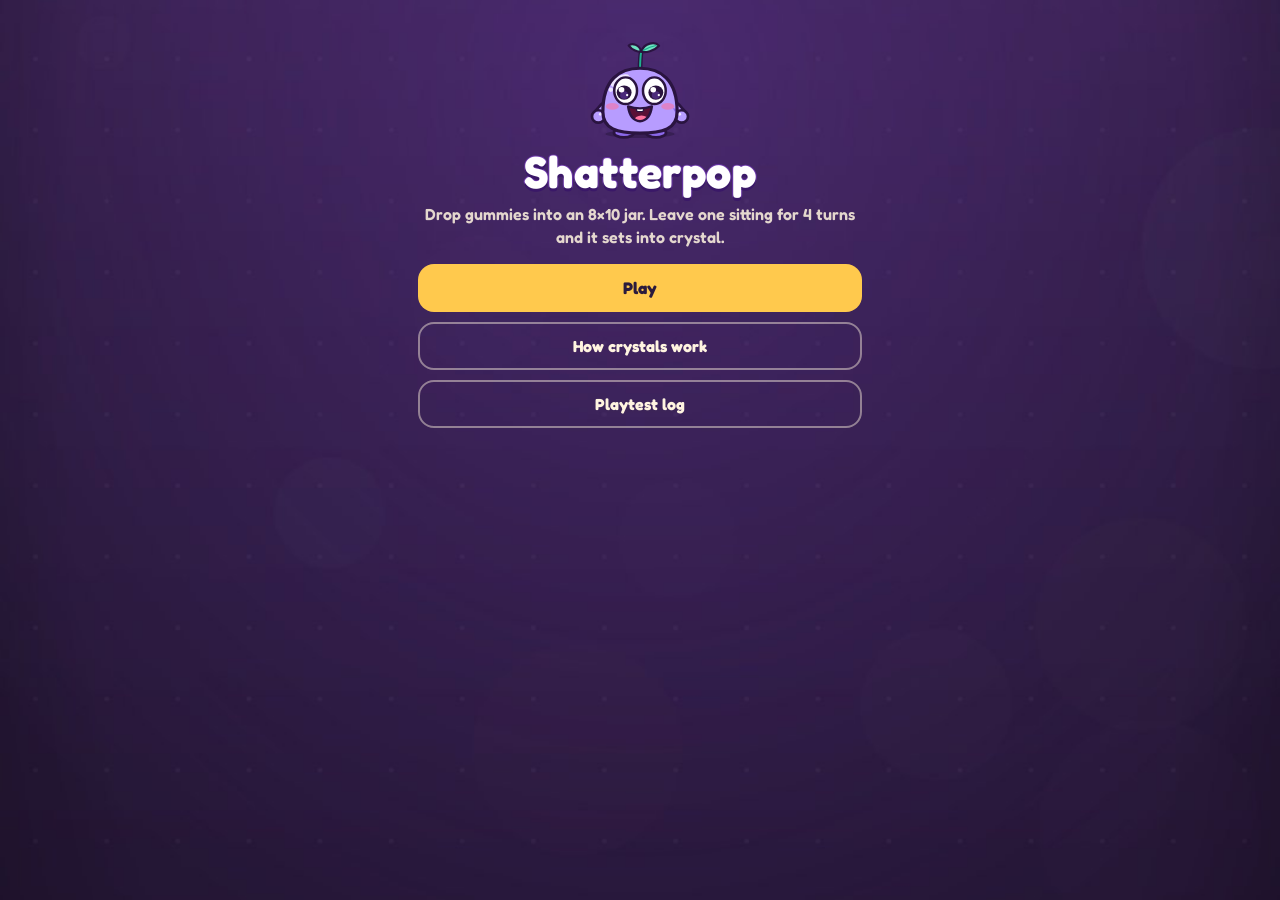
==== pr-20-money-qa/index.html @ 9344ffec "Add PR #20 money/QA preview" ====
<!doctype html>
<html lang="en">
  <head>
    <meta charset="UTF-8" />
    <link rel="icon" type="image/svg+xml" href="./favicon.svg" />
    <meta name="viewport" content="width=device-width, initial-scale=1, viewport-fit=cover" />
    <meta name="theme-color" content="#2B1B3D" />
    <meta name="description" content="Shatterpop greybox. Drop gummies, clear lines, crack crystals." />
    <title>Shatterpop</title>
    <script type="module" crossorigin src="./assets/index-PwJy533Z.js"></script>
    <link rel="modulepreload" crossorigin href="./assets/tuning-BOHxplfq.js">
    <link rel="modulepreload" crossorigin href="./assets/preload-helper-CRzLMJPS.js">
    <link rel="stylesheet" crossorigin href="./assets/index-Bz-6RtZ0.css">
  </head>
  <body>
    <div id="app"></div>
  </body>
</html>
---- pr-20-money-qa/assets/index-Bz-6RtZ0.css ----
@font-face{font-family:Fredoka;font-style:normal;font-weight:600 700;font-display:swap;src:url(../fonts/Fredoka-latin.woff2)format("woff2")}:root{--plum:#2b1b3d;--plum-deep:#1c102b;--cream:#fff4e0;--honey:#ffc94d;--ice:#d9f3ff;--ink:#2b1b3d;color:var(--cream);font-synthesis:none;text-rendering:optimizelegibility;font-family:Fredoka,Avenir Next,Segoe UI,Trebuchet MS,sans-serif}*{box-sizing:border-box}html,body{background:#1c102b url(../art/board/background_1080x1920.jpg) 50%/cover no-repeat;height:100%;margin:0}body{overscroll-behavior:none;overflow:hidden}button,.slot{font:inherit;color:inherit}button{cursor:pointer;background:0 0;border:0}button:focus-visible,.slot:focus-visible{outline:3px solid var(--cream);outline-offset:2px}img,.block,.gem,.frost{-webkit-user-drag:none;-webkit-user-select:none;user-select:none}#app{max-width:480px;height:100dvh;padding:env(safe-area-inset-top) 0 env(safe-area-inset-bottom);flex-direction:column;margin:0 auto;display:flex;position:relative}#app:has(.game){max-width:none}.scroll{touch-action:pan-y;height:100%;padding:18px 18px 32px;overflow:auto}h1{letter-spacing:-.02em;margin:8px 0 10px;font-size:2rem;line-height:1}h2{margin:18px 0 8px;font-size:1.05rem}.logo{letter-spacing:.01em;color:#fff;-webkit-text-stroke:.045em #6a35a8;paint-order:stroke fill;text-shadow:0 .07em #3a1868;margin:0;font-size:clamp(1.45rem,7vw,2.2rem);font-weight:700;line-height:.95}.menu .logo{margin:8px 0 10px;font-size:clamp(2rem,10vw,2.8rem)}.lede{color:#fff4e0db;margin:0 0 16px;line-height:1.4}.best-score{color:#fff;margin:-8px 0 16px;font-weight:700}.menu,.rules,.log{text-align:left}.menu{text-align:center}.stack{flex-direction:column;gap:10px;display:flex}.stack.slim{margin-top:8px}.honey,.quiet,.end,.sheet .tool{border-radius:16px;min-height:48px;padding:12px 16px;font-weight:700}.honey{background:var(--honey);color:var(--ink);font-size:1.05rem}.quiet,.end{color:var(--cream);background:0 0;border:2px solid #fff4e073}.sheet .end{color:var(--ink);border-color:#2b1b3d40}.texty{color:var(--cream);background:0 0;min-height:44px;padding:8px 0;font-weight:700}.game{touch-action:none;flex-direction:column;gap:2px;height:100%;min-height:0;padding:4px 10px 6px;display:flex;position:relative}.top{justify-content:space-between;align-items:center;gap:8px;min-height:40px;display:flex}.top-actions{flex:none;align-items:center;gap:2px;display:flex}.top .texty{min-height:40px;padding:6px 8px;font-size:.92rem}.score-pill{background:#241433;border:2.5px solid #e6b23c;border-radius:999px;align-items:center;gap:6px;min-height:36px;padding:3px 12px 3px 8px;display:flex;box-shadow:inset 0 0 0 1px #ffdc7847,0 3px #00000040}.score-pill .star{flex:none;width:20px;height:20px}.score-pill .star path{fill:var(--honey)}.score-pill strong{font-variant-numeric:tabular-nums;font-size:clamp(1.05rem,4.6vw,1.35rem);font-weight:700;line-height:1}.status{letter-spacing:.02em;opacity:.92;white-space:nowrap;justify-content:space-between;gap:8px;padding:0 2px;font-size:.72rem;display:flex}.status .aim-cancel{min-height:0;font-size:inherit;color:var(--honey);padding:0;font-weight:700}.toast{text-align:center;min-height:1.15em;margin:0;font-size:.86rem;font-weight:700}.board-wrap{flex:1 1 0;justify-content:center;align-items:center;min-width:0;min-height:0;display:flex;overflow:hidden}.jar{width:var(--jar-width,100%);aspect-ratio:952/1216;background:url(../art/board/board_frame.svg) 50%/100% 100% no-repeat;flex:none;position:relative}.board,.fx{width:94.1176%;height:92.1053%;position:absolute;top:5.59211%;left:2.94118%}.board{grid-template-rows:repeat(10,1fr);grid-template-columns:repeat(8,1fr);display:grid}.fx{pointer-events:none;z-index:3}.cell{min-width:0;min-height:0;position:relative;overflow:hidden}.block,.gem,.frost{pointer-events:none;background-position:50%;background-repeat:no-repeat;background-size:contain;position:absolute;inset:3.6%}.frost{z-index:1;opacity:var(--frost);animation:.2s linear frost-in}.cell.gummy{background:0 0}.block.color-0{background-image:-webkit-image-set(url(../art/blocks/block_peach@1x.png) 1x,url(../art/blocks/block_peach@2x.png) 2x,url(../art/blocks/block_peach@3x.png) 3x);background-image:image-set("../art/blocks/block_peach@1x.png" 1x,"../art/blocks/block_peach@2x.png" 2x,"../art/blocks/block_peach@3x.png" 3x)}.block.color-1{background-image:-webkit-image-set(url(../art/blocks/block_mint@1x.png) 1x,url(../art/blocks/block_mint@2x.png) 2x,url(../art/blocks/block_mint@3x.png) 3x);background-image:image-set("../art/blocks/block_mint@1x.png" 1x,"../art/blocks/block_mint@2x.png" 2x,"../art/blocks/block_mint@3x.png" 3x)}.block.color-2{background-image:-webkit-image-set(url(../art/blocks/block_lilac@1x.png) 1x,url(../art/blocks/block_lilac@2x.png) 2x,url(../art/blocks/block_lilac@3x.png) 3x);background-image:image-set("../art/blocks/block_lilac@1x.png" 1x,"../art/blocks/block_lilac@2x.png" 2x,"../art/blocks/block_lilac@3x.png" 3x)}.block.color-3{background-image:-webkit-image-set(url(../art/blocks/block_honey@1x.png) 1x,url(../art/blocks/block_honey@2x.png) 2x,url(../art/blocks/block_honey@3x.png) 3x);background-image:image-set("../art/blocks/block_honey@1x.png" 1x,"../art/blocks/block_honey@2x.png" 2x,"../art/blocks/block_honey@3x.png" 3x)}.block.color-4{background-image:-webkit-image-set(url(../art/blocks/block_berry@1x.png) 1x,url(../art/blocks/block_berry@2x.png) 2x,url(../art/blocks/block_berry@3x.png) 3x);background-image:image-set("../art/blocks/block_berry@1x.png" 1x,"../art/blocks/block_berry@2x.png" 2x,"../art/blocks/block_berry@3x.png" 3x)}.gem-intact{background-image:-webkit-image-set(url(../art/crystal/crystal_intact@1x.png) 1x,url(../art/crystal/crystal_intact@2x.png) 2x,url(../art/crystal/crystal_intact@3x.png) 3x);background-image:image-set("../art/crystal/crystal_intact@1x.png" 1x,"../art/crystal/crystal_intact@2x.png" 2x,"../art/crystal/crystal_intact@3x.png" 3x)}.gem-cracked{background-image:-webkit-image-set(url(../art/crystal/crystal_cracked@1x.png) 1x,url(../art/crystal/crystal_cracked@2x.png) 2x,url(../art/crystal/crystal_cracked@3x.png) 3x);background-image:image-set("../art/crystal/crystal_cracked@1x.png" 1x,"../art/crystal/crystal_cracked@2x.png" 2x,"../art/crystal/crystal_cracked@3x.png" 3x)}.frost{background-image:-webkit-image-set(url(../art/blocks/overlay_frost_aging@1x.png) 1x,url(../art/blocks/overlay_frost_aging@2x.png) 2x,url(../art/blocks/overlay_frost_aging@3x.png) 3x);background-image:image-set("../art/blocks/overlay_frost_aging@1x.png" 1x,"../art/blocks/overlay_frost_aging@2x.png" 2x,"../art/blocks/overlay_frost_aging@3x.png" 3x)}.cell.gummy .block{transform-origin:50%;animation:2.4s cubic-bezier(.37,0,.63,1) infinite wobble;animation-delay:calc(var(--phase) * -1ms)}.cell.land .block{animation:none}.cell.land,.cell.ripple{transform-origin:bottom}.cell.land{animation:.3s cubic-bezier(.34,1.56,.64,1) squash}.cell.ripple{animation:squash-soft .3s cubic-bezier(.34, 1.56, .64, 1) var(--delay,0s) both}.cell.flash{animation:.1s linear cell-shake}.cell.flash:after{content:"";opacity:0;pointer-events:none;z-index:4;background:#fff;border-radius:28%;animation:.12s ease-out crack-flash;position:absolute;inset:8%}.glint{pointer-events:none;z-index:3;background:linear-gradient(115deg,#0000 35%,#ffffffe6 50%,#0000 65%);border-radius:24%;animation:.3s ease-out glint;position:absolute;inset:10%}.cell.just-set .gem{animation:.26s cubic-bezier(.34,1.56,.64,1) set-pop}.cell.preview-ok:after,.cell.preview-bad:after,.cell.preview-bomb:after,.cell.preview-ice:after{content:"";z-index:3;pointer-events:none;border-radius:24%;position:absolute;inset:8%}.cell.preview-ok:after{background:#6fe3c16b}.cell.preview-bad:after{background:#ff6f9c73}.cell.preview-bomb:after{background:#ff78468c;box-shadow:inset 0 0 0 3px #ffdc8cf2}.cell.preview-ice:after{background:#78d2ff73;box-shadow:inset 0 0 0 2px #dcf8fff2}.cell.preview-clear{box-shadow:inset 0 0 0 2px #ffc94df2}.tray{width:var(--jar-width,100%);background:url(../art/ui/piece_tray.svg?v=2) 50%/100% 100% no-repeat;flex:none;grid-template-rows:9.333% 81.334% 9.333%;grid-template-columns:2.4% 30.7% 1.6% 30.7% 1.5% 30.7% 2.4%;height:clamp(72px,14.5dvh,108px);margin-inline:auto;display:grid;position:relative;overflow:hidden}.slot{touch-action:none;-webkit-user-select:none;user-select:none;background:0 0;place-items:center;min-width:0;min-height:0;display:grid;position:relative;overflow:hidden;container-type:size}.slot:first-child{grid-area:2/2}.slot:nth-child(2){grid-area:2/4}.slot:nth-child(3){grid-area:2/6}.slot.lifting{opacity:.35}.mini{width:min(88cqw, calc(80cqh * var(--cols) / var(--rows)));aspect-ratio:var(--cols) / var(--rows);gap:2px;max-width:88%;max-height:80%;display:grid}.pip{position:relative}.mini .block,.ghost .block{inset:2%}.dock{width:var(--jar-width,100%);flex:none;grid-template-columns:auto 1fr;align-items:end;gap:6px;margin-inline:auto;padding:2px 2px 0;display:grid}.mascot{flex-direction:column;align-items:center;width:clamp(68px,20vw,96px);display:flex}.pop-slot{width:100%;line-height:0}.pop-slot.big{width:112px;margin:8px auto 0}.pop-rig{pointer-events:none;--pop-fill:#b79cff;--pop-shade:#8b68ea;--pop-hi:#ede4ff;--pop-leaf:#6fe3c1;--pop-leafd:#1faf8e;width:100%;height:auto;display:block;overflow:visible}.pop-rig[data-color=mint]{--pop-fill:#7febc9;--pop-shade:#3cc49e;--pop-hi:#e4fff6;--pop-leaf:#ffc94d;--pop-leafd:#e09a12}.pop-rig[data-color=berry]{--pop-fill:#ff86ae;--pop-shade:#e8507f;--pop-hi:#ffe3ec;--pop-leaf:#6fe3c1;--pop-leafd:#1faf8e}.pop-rig[data-color=honey]{--pop-fill:#ffd263;--pop-shade:#f0a92a;--pop-hi:#fff6d6;--pop-leaf:#ff6f9c;--pop-leafd:#c8406a}.pop-rig[data-color=ice]{--pop-fill:#aee6ff;--pop-shade:#5db8ec;--pop-hi:#f2fbff;--pop-leaf:#b79cff;--pop-leafd:#7a55d6}.pop-rig.is-fading{animation:.15s linear pop-fade}.tools{grid-template-columns:1fr 1fr;align-items:end;gap:6px;display:grid}.tool{min-height:0;color:var(--cream);flex-direction:column;justify-content:flex-end;align-items:center;gap:1px;padding:0;display:flex}.tool-icon{aspect-ratio:1;width:clamp(48px,15vw,68px);position:relative}.tool-icon img{object-fit:contain;pointer-events:none;width:100%;height:100%}.tool-icon b{background:var(--cream);color:var(--ink);text-align:center;border-radius:999px;min-width:1.35em;padding:0 5px;font-size:.75rem;line-height:1.4;position:absolute;top:0;right:-2px}.tool-name{font-size:clamp(.68rem,3vw,.82rem);font-weight:700}.tool:disabled{opacity:.4}.tool.active .tool-name{color:var(--honey)}.tool.active .tool-icon{filter:drop-shadow(0 0 10px #ffc94d)}.tool.active .tool-icon img{animation:.9s cubic-bezier(.37,0,.63,1) infinite arm}.overlay{z-index:5;background:#1c102b9e;align-items:flex-end;padding:12px;display:flex;position:absolute;inset:0}.sheet{background:var(--cream);width:100%;color:var(--ink);text-align:center;border-radius:24px;padding:16px 16px 14px}.sheet h2{margin:4px 0 6px;font-size:1.6rem}.sheet p{margin:0 0 12px;line-height:1.35}.sheet .stack button{width:100%}.sheet .tool{min-height:48px;color:var(--ink);background:#2b1b3d14;border:2px solid #2b1b3d47;border-radius:16px;flex-direction:row;justify-content:center;gap:10px;padding:8px 12px}.sheet .tool-icon{width:36px}.sheet .tool-name{color:var(--ink);font-size:1.05rem}.sheet .tool-icon b{background:#2b1b3d1f}.sheet .tool.active{background:#ffc94d59;border-color:#c9891a}.kicker{letter-spacing:.12em;text-transform:uppercase;margin-bottom:0;font-size:.75rem;font-weight:700}.score-xl{color:#8a4b16;margin:0 0 8px;font-size:3.4rem;font-weight:700;line-height:.9}.stats{justify-content:space-between;gap:8px;margin:0 0 8px;padding:0;list-style:none;display:flex}.stats li{background:#2b1b3d0f;border-radius:12px;flex:1;padding:8px 4px}.stats b{font-size:1.25rem;display:block}.stats span{letter-spacing:.04em;text-transform:uppercase;font-size:.75rem}.sync{opacity:.75;font-size:.8rem}.banner{z-index:6;background:var(--cream);color:var(--ink);border-radius:16px;align-items:center;gap:10px;padding:10px 12px;display:flex;position:absolute;bottom:12px;left:12px;right:12px}.banner p{flex:1;margin:0;font-weight:700}.banner button{background:var(--ink);min-height:44px;color:var(--cream);border-radius:12px;padding:8px 12px;font-weight:700}.legend{grid-template-columns:repeat(3,1fr);gap:8px;margin:12px 0 8px;display:grid}.legend figure{text-align:center;margin:0}.legend .cell{background:#1a0f29;border-radius:16px;width:58px;height:58px;margin:0 auto 6px}.legend figcaption{color:#fff4e0db;font-size:.75rem;line-height:1.3}.rules ol{padding-left:1.2rem;line-height:1.4}.rules li{margin:0 0 8px}.note{font-size:.92rem}.empty{opacity:.8}.runs{flex-direction:column;gap:8px;margin:0;padding:0;list-style:none;display:flex}.run{background:#fff4e014;border-radius:14px;grid-template-rows:auto auto;grid-template-columns:auto 1fr auto;gap:0 10px;padding:10px 12px;display:grid}.run strong{grid-row:span 2;align-self:center;font-size:1.4rem}.run span{font-weight:700}.run em{opacity:.8;font-size:.85rem;font-style:normal}.run time{opacity:.7;grid-column:2/-1;font-size:.78rem}.ghost{z-index:30;pointer-events:none;filter:drop-shadow(0 10px 8px #1c102b59);display:grid;position:fixed;top:0;left:0}.ghost .pip{position:relative}.line-glow{pointer-events:none;mix-blend-mode:screen;opacity:0;z-index:2;background:url(../art/fx/fx_row_glow.png) 50%/100% 100% no-repeat;position:absolute}.fx-pop{z-index:3;pointer-events:none;position:absolute}.fx-flash{opacity:0;mix-blend-mode:screen;pointer-events:none;background:#fff;border-radius:24%;position:absolute;inset:8%}.sparkle,.shard{pointer-events:none;will-change:transform, opacity;position:absolute}.sparkle{mix-blend-mode:screen;background:url(../art/fx/fx_sparkle@2x.png) 50%/contain no-repeat;width:18px;height:18px;margin:-9px 0 0 -9px}.sparkle.honey{background-image:url(../art/fx/fx_sparkle_honey@2x.png)}.shard{background:url(../art/fx/fx_shard@2x.png) 50%/contain no-repeat;width:14px;height:14px;margin:-7px 0 0 -7px}.fx-cell{pointer-events:none;z-index:4;position:absolute}.shatter-play{object-fit:contain;pointer-events:none;width:150%;height:150%;position:absolute;top:-25%;left:-25%}.ring{opacity:0;pointer-events:none;border:3px solid #d9f3ffe6;border-radius:50%;width:100%;height:100%;position:absolute;top:50%;left:50%}.floater{z-index:6;color:#ffc94d;-webkit-text-stroke:.08em #3a1868;paint-order:stroke fill;pointer-events:none;white-space:nowrap;font-size:clamp(1.35rem,6vw,2rem);font-weight:700;line-height:1;position:absolute}.floater.cross{letter-spacing:.12em;color:#fff;font-size:.78rem}.jar.shake{animation:.1s linear shake}@keyframes shake{0%,to{transform:translate(0)}20%{transform:translate(-3px)}40%{transform:translate(3px)}60%{transform:translate(-2px)}80%{transform:translate(2px)}}@keyframes bonk{0%,to{transform:translate(0)}16%{transform:translate(-6px)}33%{transform:translate(6px)}50%{transform:translate(-5px)}66%{transform:translate(5px)}83%{transform:translate(-3px)}}.slot.bonk{animation:.18s linear bonk}@keyframes pop-fade{0%{opacity:0}to{opacity:1}}@keyframes wobble{0%,to{transform:scaleY(1)}50%{transform:scaleY(1.015)}}@keyframes squash{0%{transform:scale(1)}23%{transform:scale(1.12,.86)}53%{transform:scale(.95,1.06)}80%{transform:scale(1.02,.99)}to{transform:scale(1)}}@keyframes squash-soft{0%{transform:scale(1)}23%{transform:scale(1.048,.944)}53%{transform:scale(.98,1.024)}80%{transform:scale(1.008,.996)}to{transform:scale(1)}}@keyframes frost-in{0%{opacity:calc(var(--frost) * .35)}to{opacity:var(--frost)}}@keyframes crack-flash{0%{opacity:.8}to{opacity:0}}@keyframes cell-shake{0%,to{transform:translate(0)}25%{transform:translate(-3px)}75%{transform:translate(3px)}}@keyframes glint{0%{opacity:.2;transform:translate(-35%)}to{opacity:1;transform:none}}@keyframes set-pop{0%{transform:scale(1)}50%{transform:scale(1.08)}to{transform:scale(1)}}@keyframes arm{0%,to{transform:scale(1)}50%{transform:scale(1.06)}}@media (height<=740px){.game{gap:0;padding-top:2px;padding-bottom:8px}.logo{font-size:1.22rem}.top,.score-pill{min-height:30px}.top .texty{min-height:32px;padding:2px 6px}.status,.toast{font-size:.66rem;line-height:1.15}.toast{min-height:1em}.tray{height:54px}.mascot{width:48px}.tool-icon{width:38px}.tool-name{font-size:.64rem;line-height:1.1}}@media (prefers-reduced-motion:reduce){.cell.gummy .block,.cell.land,.cell.ripple,.jar.shake,.slot.bonk,.cell.flash,.cell.flash:after,.cell.just-set .gem,.glint,.frost,.tool.active .tool-icon img{animation:none!important}}
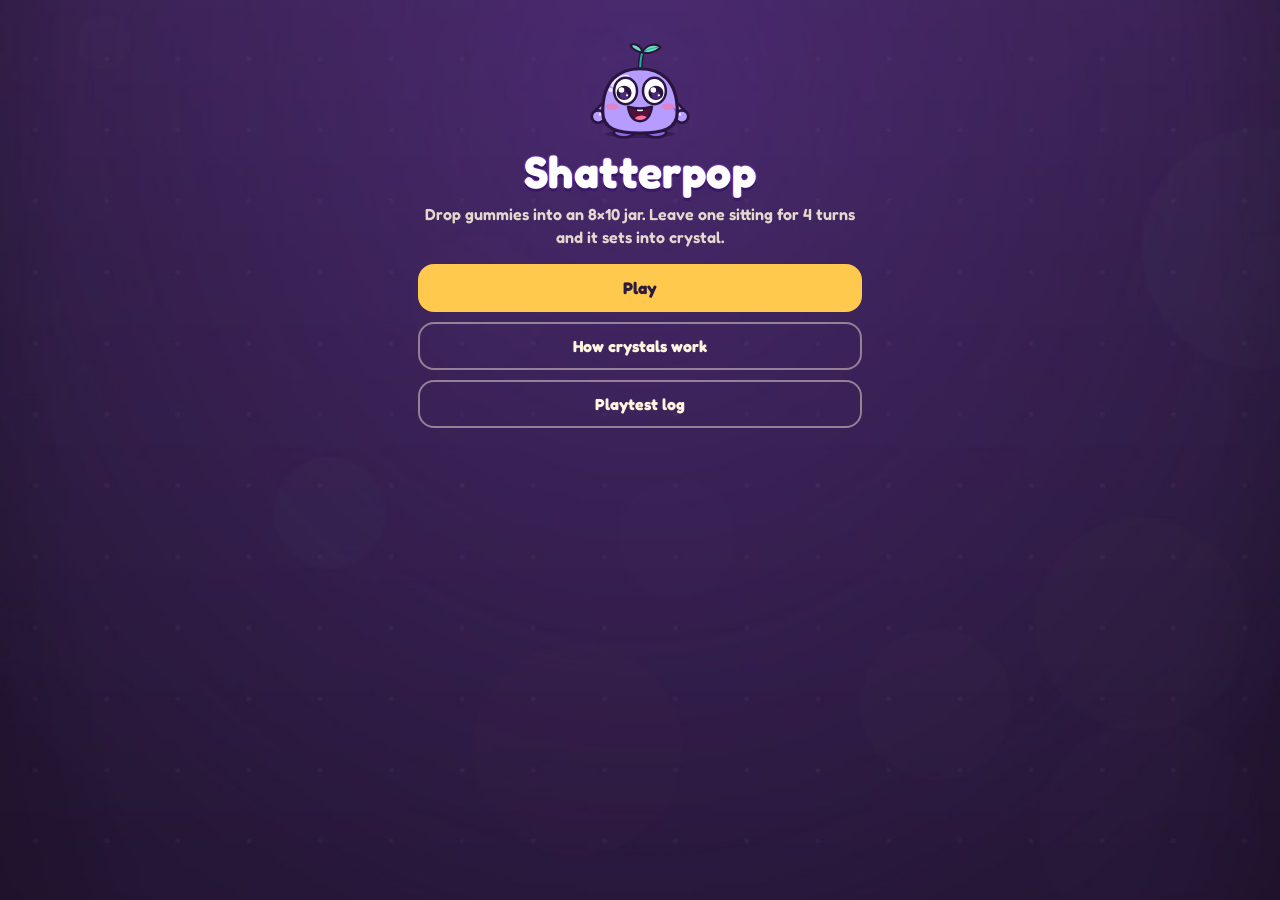
==== commit 8b9eaca1: "Update PR #20 preview to a06500d" ====
--- a/pr-20-money-qa/index.html
+++ b/pr-20-money-qa/index.html
@@ -7,10 +7,10 @@
     <meta name="theme-color" content="#2B1B3D" />
     <meta name="description" content="Shatterpop greybox. Drop gummies, clear lines, crack crystals." />
     <title>Shatterpop</title>
-    <script type="module" crossorigin src="./assets/index-PwJy533Z.js"></script>
+    <script type="module" crossorigin src="./assets/index-Dpxxw4GW.js"></script>
     <link rel="modulepreload" crossorigin href="./assets/tuning-BOHxplfq.js">
     <link rel="modulepreload" crossorigin href="./assets/preload-helper-CRzLMJPS.js">
-    <link rel="stylesheet" crossorigin href="./assets/index-Bz-6RtZ0.css">
+    <link rel="stylesheet" crossorigin href="./assets/index-CV6H1t-i.css">
   </head>
   <body>
     <div id="app"></div>
--- a/pr-20-money-qa/assets/index-CV6H1t-i.css
+++ b/pr-20-money-qa/assets/index-CV6H1t-i.css
@@ -0,0 +1 @@
+@font-face{font-family:Fredoka;font-style:normal;font-weight:600 700;font-display:swap;src:url(../fonts/Fredoka-latin.woff2)format("woff2")}:root{--plum:#2b1b3d;--plum-deep:#1c102b;--cream:#fff4e0;--honey:#ffc94d;--ice:#d9f3ff;--ink:#2b1b3d;color:var(--cream);font-synthesis:none;text-rendering:optimizelegibility;font-family:Fredoka,Avenir Next,Segoe UI,Trebuchet MS,sans-serif}*{box-sizing:border-box}html,body{background:#1c102b url(../art/board/background_1080x1920.jpg) 50%/cover no-repeat;height:100%;margin:0}body{overscroll-behavior:none;overflow:hidden}button,.slot{font:inherit;color:inherit}button{cursor:pointer;background:0 0;border:0}button:focus-visible,.slot:focus-visible{outline:3px solid var(--cream);outline-offset:2px}img,.block,.gem,.frost{-webkit-user-drag:none;-webkit-user-select:none;user-select:none}#app{max-width:480px;height:100dvh;padding:env(safe-area-inset-top) 0 env(safe-area-inset-bottom);flex-direction:column;margin:0 auto;display:flex;position:relative}#app:has(.game){max-width:none}.scroll{touch-action:pan-y;height:100%;padding:18px 18px 32px;overflow:auto}h1{letter-spacing:-.02em;margin:8px 0 10px;font-size:2rem;line-height:1}h2{margin:18px 0 8px;font-size:1.05rem}.logo{letter-spacing:.01em;color:#fff;-webkit-text-stroke:.045em #6a35a8;paint-order:stroke fill;text-shadow:0 .07em #3a1868;margin:0;font-size:clamp(1.45rem,7vw,2.2rem);font-weight:700;line-height:.95}.menu .logo{margin:8px 0 10px;font-size:clamp(2rem,10vw,2.8rem)}.lede{color:#fff4e0db;margin:0 0 16px;line-height:1.4}.best-score{color:#fff;margin:-8px 0 16px;font-weight:700}.menu,.rules,.log{text-align:left}.menu{text-align:center}.stack{flex-direction:column;gap:10px;display:flex}.stack.slim{margin-top:8px}.honey,.quiet,.end,.sheet .tool{border-radius:16px;min-height:48px;padding:12px 16px;font-weight:700}.honey{background:var(--honey);color:var(--ink);font-size:1.05rem}.quiet,.end{color:var(--cream);background:0 0;border:2px solid #fff4e073}.sheet .end{color:var(--ink);border-color:#2b1b3d40}.texty{color:var(--cream);background:0 0;min-height:44px;padding:8px 0;font-weight:700}.game{touch-action:none;flex-direction:column;gap:2px;height:100%;min-height:0;padding:4px 10px 6px;display:flex;position:relative}.top{justify-content:space-between;align-items:center;gap:8px;min-height:40px;display:flex}.top-actions{flex:none;align-items:center;gap:2px;display:flex}.top .texty{min-height:40px;padding:6px 8px;font-size:.92rem}.score-pill{background:#241433;border:2.5px solid #e6b23c;border-radius:999px;align-items:center;gap:6px;min-height:36px;padding:3px 12px 3px 8px;display:flex;box-shadow:inset 0 0 0 1px #ffdc7847,0 3px #00000040}.score-pill .star{flex:none;width:20px;height:20px}.score-pill .star path{fill:var(--honey)}.score-pill strong{font-variant-numeric:tabular-nums;font-size:clamp(1.05rem,4.6vw,1.35rem);font-weight:700;line-height:1}.status{letter-spacing:.02em;opacity:.92;white-space:nowrap;justify-content:space-between;gap:8px;padding:0 2px;font-size:.72rem;display:flex}.status .aim-cancel{min-height:0;font-size:inherit;color:var(--honey);padding:0;font-weight:700}.toast{text-align:center;min-height:1.15em;margin:0;font-size:.86rem;font-weight:700}.board-wrap{flex:1 1 0;justify-content:center;align-items:center;min-width:0;min-height:0;display:flex;overflow:hidden}.jar{width:var(--jar-width,100%);aspect-ratio:952/1216;background:url(../art/board/board_frame.svg) 50%/100% 100% no-repeat;flex:none;position:relative}.board,.fx{width:94.1176%;height:92.1053%;position:absolute;top:5.59211%;left:2.94118%}.board{grid-template-rows:repeat(10,1fr);grid-template-columns:repeat(8,1fr);display:grid}.fx{pointer-events:none;z-index:3}.cell{min-width:0;min-height:0;position:relative;overflow:hidden}.block,.gem,.frost{pointer-events:none;background-position:50%;background-repeat:no-repeat;background-size:contain;position:absolute;inset:3.6%}.frost{z-index:1;opacity:var(--frost);animation:.2s linear frost-in}.age-dots{z-index:2;pointer-events:none;justify-content:center;gap:4%;display:flex;position:absolute;bottom:11%;left:12%;right:12%}.age-dot{aspect-ratio:1;background:#fff;border-radius:50%;width:16%;box-shadow:0 0 0 1px #2a14408c}.age-sparkle{z-index:2;pointer-events:none;background:radial-gradient(circle,#fffffff2 0%,#fff0 68%);border-radius:30%;animation:1.1s ease-in-out infinite age-sparkle;position:absolute;inset:16%}@keyframes age-sparkle{0%,to{opacity:.25;transform:scale(.86)}50%{opacity:1;transform:scale(1)}}.cell.gummy{background:0 0}.block.color-0{background-image:-webkit-image-set(url(../art/blocks/block_peach@1x.png) 1x,url(../art/blocks/block_peach@2x.png) 2x,url(../art/blocks/block_peach@3x.png) 3x);background-image:image-set("../art/blocks/block_peach@1x.png" 1x,"../art/blocks/block_peach@2x.png" 2x,"../art/blocks/block_peach@3x.png" 3x)}.block.color-1{background-image:-webkit-image-set(url(../art/blocks/block_mint@1x.png) 1x,url(../art/blocks/block_mint@2x.png) 2x,url(../art/blocks/block_mint@3x.png) 3x);background-image:image-set("../art/blocks/block_mint@1x.png" 1x,"../art/blocks/block_mint@2x.png" 2x,"../art/blocks/block_mint@3x.png" 3x)}.block.color-2{background-image:-webkit-image-set(url(../art/blocks/block_lilac@1x.png) 1x,url(../art/blocks/block_lilac@2x.png) 2x,url(../art/blocks/block_lilac@3x.png) 3x);background-image:image-set("../art/blocks/block_lilac@1x.png" 1x,"../art/blocks/block_lilac@2x.png" 2x,"../art/blocks/block_lilac@3x.png" 3x)}.block.color-3{background-image:-webkit-image-set(url(../art/blocks/block_honey@1x.png) 1x,url(../art/blocks/block_honey@2x.png) 2x,url(../art/blocks/block_honey@3x.png) 3x);background-image:image-set("../art/blocks/block_honey@1x.png" 1x,"../art/blocks/block_honey@2x.png" 2x,"../art/blocks/block_honey@3x.png" 3x)}.block.color-4{background-image:-webkit-image-set(url(../art/blocks/block_berry@1x.png) 1x,url(../art/blocks/block_berry@2x.png) 2x,url(../art/blocks/block_berry@3x.png) 3x);background-image:image-set("../art/blocks/block_berry@1x.png" 1x,"../art/blocks/block_berry@2x.png" 2x,"../art/blocks/block_berry@3x.png" 3x)}.gem-intact{background-image:-webkit-image-set(url(../art/crystal/crystal_intact@1x.png) 1x,url(../art/crystal/crystal_intact@2x.png) 2x,url(../art/crystal/crystal_intact@3x.png) 3x);background-image:image-set("../art/crystal/crystal_intact@1x.png" 1x,"../art/crystal/crystal_intact@2x.png" 2x,"../art/crystal/crystal_intact@3x.png" 3x)}.gem-cracked{background-image:-webkit-image-set(url(../art/crystal/crystal_cracked@1x.png) 1x,url(../art/crystal/crystal_cracked@2x.png) 2x,url(../art/crystal/crystal_cracked@3x.png) 3x);background-image:image-set("../art/crystal/crystal_cracked@1x.png" 1x,"../art/crystal/crystal_cracked@2x.png" 2x,"../art/crystal/crystal_cracked@3x.png" 3x)}.frost{background-image:-webkit-image-set(url(../art/blocks/overlay_frost_aging@1x.png) 1x,url(../art/blocks/overlay_frost_aging@2x.png) 2x,url(../art/blocks/overlay_frost_aging@3x.png) 3x);background-image:image-set("../art/blocks/overlay_frost_aging@1x.png" 1x,"../art/blocks/overlay_frost_aging@2x.png" 2x,"../art/blocks/overlay_frost_aging@3x.png" 3x)}.cell.gummy .block{transform-origin:50%;animation:2.4s cubic-bezier(.37,0,.63,1) infinite wobble;animation-delay:calc(var(--phase) * -1ms)}.cell.land .block{animation:none}.cell.land,.cell.ripple{transform-origin:bottom}.cell.land{animation:.3s cubic-bezier(.34,1.56,.64,1) squash}.cell.ripple{animation:squash-soft .3s cubic-bezier(.34, 1.56, .64, 1) var(--delay,0s) both}.cell.flash{animation:.1s linear cell-shake}.cell.flash:after{content:"";opacity:0;pointer-events:none;z-index:4;background:#fff;border-radius:28%;animation:.12s ease-out crack-flash;position:absolute;inset:8%}.glint{pointer-events:none;z-index:3;background:linear-gradient(115deg,#0000 35%,#ffffffe6 50%,#0000 65%);border-radius:24%;animation:.3s ease-out glint;position:absolute;inset:10%}.cell.just-set .gem{animation:.26s cubic-bezier(.34,1.56,.64,1) set-pop}.cell.preview-ok:after,.cell.preview-bad:after,.cell.preview-bomb:after,.cell.preview-ice:after{content:"";z-index:3;pointer-events:none;border-radius:24%;position:absolute;inset:8%}.cell.preview-ok:after{background:#6fe3c16b}.cell.preview-bad:after{background:#ff6f9c73}.cell.preview-bomb:after{background:#ff78468c;box-shadow:inset 0 0 0 3px #ffdc8cf2}.cell.preview-ice:after{background:#78d2ff73;box-shadow:inset 0 0 0 2px #dcf8fff2}.cell.preview-clear{box-shadow:inset 0 0 0 2px #ffc94df2}.tray{width:var(--jar-width,100%);background:url(../art/ui/piece_tray.svg?v=2) 50%/100% 100% no-repeat;flex:none;grid-template-rows:9.333% 81.334% 9.333%;grid-template-columns:2.4% 30.7% 1.6% 30.7% 1.5% 30.7% 2.4%;height:clamp(72px,14.5dvh,108px);margin-inline:auto;display:grid;position:relative;overflow:hidden}.slot{touch-action:none;-webkit-user-select:none;user-select:none;background:0 0;place-items:center;min-width:0;min-height:0;display:grid;position:relative;overflow:hidden;container-type:size}.slot:first-child{grid-area:2/2}.slot:nth-child(2){grid-area:2/4}.slot:nth-child(3){grid-area:2/6}.slot.lifting{opacity:.35}.mini{width:min(88cqw, calc(80cqh * var(--cols) / var(--rows)));aspect-ratio:var(--cols) / var(--rows);gap:2px;max-width:88%;max-height:80%;display:grid}.pip{position:relative}.mini .block,.ghost .block{inset:2%}.dock{width:var(--jar-width,100%);flex:none;grid-template-columns:auto 1fr;align-items:end;gap:6px;margin-inline:auto;padding:2px 2px 0;display:grid}.mascot{flex-direction:column;align-items:center;width:clamp(68px,20vw,96px);display:flex}.pop-slot{width:100%;line-height:0}.pop-slot.big{width:112px;margin:8px auto 0}.pop-rig{pointer-events:none;--pop-fill:#b79cff;--pop-shade:#8b68ea;--pop-hi:#ede4ff;--pop-leaf:#6fe3c1;--pop-leafd:#1faf8e;width:100%;height:auto;display:block;overflow:visible}.pop-rig[data-color=mint]{--pop-fill:#7febc9;--pop-shade:#3cc49e;--pop-hi:#e4fff6;--pop-leaf:#ffc94d;--pop-leafd:#e09a12}.pop-rig[data-color=berry]{--pop-fill:#ff86ae;--pop-shade:#e8507f;--pop-hi:#ffe3ec;--pop-leaf:#6fe3c1;--pop-leafd:#1faf8e}.pop-rig[data-color=honey]{--pop-fill:#ffd263;--pop-shade:#f0a92a;--pop-hi:#fff6d6;--pop-leaf:#ff6f9c;--pop-leafd:#c8406a}.pop-rig[data-color=ice]{--pop-fill:#aee6ff;--pop-shade:#5db8ec;--pop-hi:#f2fbff;--pop-leaf:#b79cff;--pop-leafd:#7a55d6}.pop-rig.is-fading{animation:.15s linear pop-fade}.tools{grid-template-columns:1fr 1fr;align-items:end;gap:6px;display:grid}.tool{min-height:0;color:var(--cream);flex-direction:column;justify-content:flex-end;align-items:center;gap:1px;padding:0;display:flex}.tool-icon{aspect-ratio:1;width:clamp(48px,15vw,68px);position:relative}.tool-icon img{object-fit:contain;pointer-events:none;width:100%;height:100%}.tool-icon b{background:var(--cream);color:var(--ink);text-align:center;border-radius:999px;min-width:1.35em;padding:0 5px;font-size:.75rem;line-height:1.4;position:absolute;top:0;right:-2px}.tool-name{font-size:clamp(.68rem,3vw,.82rem);font-weight:700}.tool:disabled{opacity:.4}.tool.active .tool-name{color:var(--honey)}.tool.active .tool-icon{filter:drop-shadow(0 0 10px #ffc94d)}.tool.active .tool-icon img{animation:.9s cubic-bezier(.37,0,.63,1) infinite arm}.overlay{z-index:5;background:#1c102b9e;align-items:flex-end;padding:12px;display:flex;position:absolute;inset:0}.sheet{background:var(--cream);width:100%;color:var(--ink);text-align:center;border-radius:24px;padding:16px 16px 14px}.sheet h2{margin:4px 0 6px;font-size:1.6rem}.sheet p{margin:0 0 12px;line-height:1.35}.sheet .stack button{width:100%}.sheet .tool{min-height:48px;color:var(--ink);background:#2b1b3d14;border:2px solid #2b1b3d47;border-radius:16px;flex-direction:row;justify-content:center;gap:10px;padding:8px 12px}.sheet .tool-icon{width:36px}.sheet .tool-name{color:var(--ink);font-size:1.05rem}.sheet .tool-icon b{background:#2b1b3d1f}.sheet .tool.active{background:#ffc94d59;border-color:#c9891a}.kicker{letter-spacing:.12em;text-transform:uppercase;margin-bottom:0;font-size:.75rem;font-weight:700}.score-xl{color:#8a4b16;margin:0 0 8px;font-size:3.4rem;font-weight:700;line-height:.9}.stats{justify-content:space-between;gap:8px;margin:0 0 8px;padding:0;list-style:none;display:flex}.stats li{background:#2b1b3d0f;border-radius:12px;flex:1;padding:8px 4px}.stats b{font-size:1.25rem;display:block}.stats span{letter-spacing:.04em;text-transform:uppercase;font-size:.75rem}.sync{opacity:.75;font-size:.8rem}.banner{z-index:6;background:var(--cream);color:var(--ink);border-radius:16px;align-items:center;gap:10px;padding:10px 12px;display:flex;position:absolute;bottom:12px;left:12px;right:12px}.banner p{flex:1;margin:0;font-weight:700}.banner button{background:var(--ink);min-height:44px;color:var(--cream);border-radius:12px;padding:8px 12px;font-weight:700}.legend{grid-template-columns:repeat(3,1fr);gap:8px;margin:12px 0 8px;display:grid}.legend figure{text-align:center;margin:0}.legend .cell{background:#1a0f29;border-radius:16px;width:58px;height:58px;margin:0 auto 6px}.legend figcaption{color:#fff4e0db;font-size:.75rem;line-height:1.3}.rules ol{padding-left:1.2rem;line-height:1.4}.rules li{margin:0 0 8px}.note{font-size:.92rem}.empty{opacity:.8}.runs{flex-direction:column;gap:8px;margin:0;padding:0;list-style:none;display:flex}.run{background:#fff4e014;border-radius:14px;grid-template-rows:auto auto;grid-template-columns:auto 1fr auto;gap:0 10px;padding:10px 12px;display:grid}.run strong{grid-row:span 2;align-self:center;font-size:1.4rem}.run span{font-weight:700}.run em{opacity:.8;font-size:.85rem;font-style:normal}.run time{opacity:.7;grid-column:2/-1;font-size:.78rem}.ghost{z-index:30;pointer-events:none;filter:drop-shadow(0 10px 8px #1c102b59);display:grid;position:fixed;top:0;left:0}.ghost .pip{position:relative}.line-glow{pointer-events:none;mix-blend-mode:screen;opacity:0;z-index:2;background:url(../art/fx/fx_row_glow.png) 50%/100% 100% no-repeat;position:absolute}.fx-pop{z-index:3;pointer-events:none;position:absolute}.fx-flash{opacity:0;mix-blend-mode:screen;pointer-events:none;background:#fff;border-radius:24%;position:absolute;inset:8%}.sparkle,.shard{pointer-events:none;will-change:transform, opacity;position:absolute}.sparkle{mix-blend-mode:screen;background:url(../art/fx/fx_sparkle@2x.png) 50%/contain no-repeat;width:18px;height:18px;margin:-9px 0 0 -9px}.sparkle.honey{background-image:url(../art/fx/fx_sparkle_honey@2x.png)}.shard{background:url(../art/fx/fx_shard@2x.png) 50%/contain no-repeat;width:14px;height:14px;margin:-7px 0 0 -7px}.fx-cell{pointer-events:none;z-index:4;position:absolute}.shatter-play{object-fit:contain;pointer-events:none;width:150%;height:150%;position:absolute;top:-25%;left:-25%}.ring{opacity:0;pointer-events:none;border:3px solid #d9f3ffe6;border-radius:50%;width:100%;height:100%;position:absolute;top:50%;left:50%}.floater{z-index:6;color:#ffc94d;-webkit-text-stroke:.08em #3a1868;paint-order:stroke fill;pointer-events:none;white-space:nowrap;font-size:clamp(1.35rem,6vw,2rem);font-weight:700;line-height:1;position:absolute}.floater.cross{letter-spacing:.12em;color:#fff;font-size:.78rem}.jar.shake{animation:.1s linear shake}@keyframes shake{0%,to{transform:translate(0)}20%{transform:translate(-3px)}40%{transform:translate(3px)}60%{transform:translate(-2px)}80%{transform:translate(2px)}}@keyframes bonk{0%,to{transform:translate(0)}16%{transform:translate(-6px)}33%{transform:translate(6px)}50%{transform:translate(-5px)}66%{transform:translate(5px)}83%{transform:translate(-3px)}}.slot.bonk{animation:.18s linear bonk}@keyframes pop-fade{0%{opacity:0}to{opacity:1}}@keyframes wobble{0%,to{transform:scaleY(1)}50%{transform:scaleY(1.015)}}@keyframes squash{0%{transform:scale(1)}23%{transform:scale(1.12,.86)}53%{transform:scale(.95,1.06)}80%{transform:scale(1.02,.99)}to{transform:scale(1)}}@keyframes squash-soft{0%{transform:scale(1)}23%{transform:scale(1.048,.944)}53%{transform:scale(.98,1.024)}80%{transform:scale(1.008,.996)}to{transform:scale(1)}}@keyframes frost-in{0%{opacity:calc(var(--frost) * .35)}to{opacity:var(--frost)}}@keyframes crack-flash{0%{opacity:.8}to{opacity:0}}@keyframes cell-shake{0%,to{transform:translate(0)}25%{transform:translate(-3px)}75%{transform:translate(3px)}}@keyframes glint{0%{opacity:.2;transform:translate(-35%)}to{opacity:1;transform:none}}@keyframes set-pop{0%{transform:scale(1)}50%{transform:scale(1.08)}to{transform:scale(1)}}@keyframes arm{0%,to{transform:scale(1)}50%{transform:scale(1.06)}}@media (height<=740px){.game{gap:0;padding-top:2px;padding-bottom:8px}.logo{font-size:1.22rem}.top,.score-pill{min-height:30px}.top .texty{min-height:32px;padding:2px 6px}.status,.toast{font-size:.66rem;line-height:1.15}.toast{min-height:1em}.tray{height:54px}.mascot{width:48px}.tool-icon{width:38px}.tool-name{font-size:.64rem;line-height:1.1}}@media (prefers-reduced-motion:reduce){.cell.gummy .block,.cell.land,.cell.ripple,.jar.shake,.slot.bonk,.cell.flash,.cell.flash:after,.cell.just-set .gem,.glint,.frost,.age-sparkle,.tool.active .tool-icon img{animation:none!important}}
